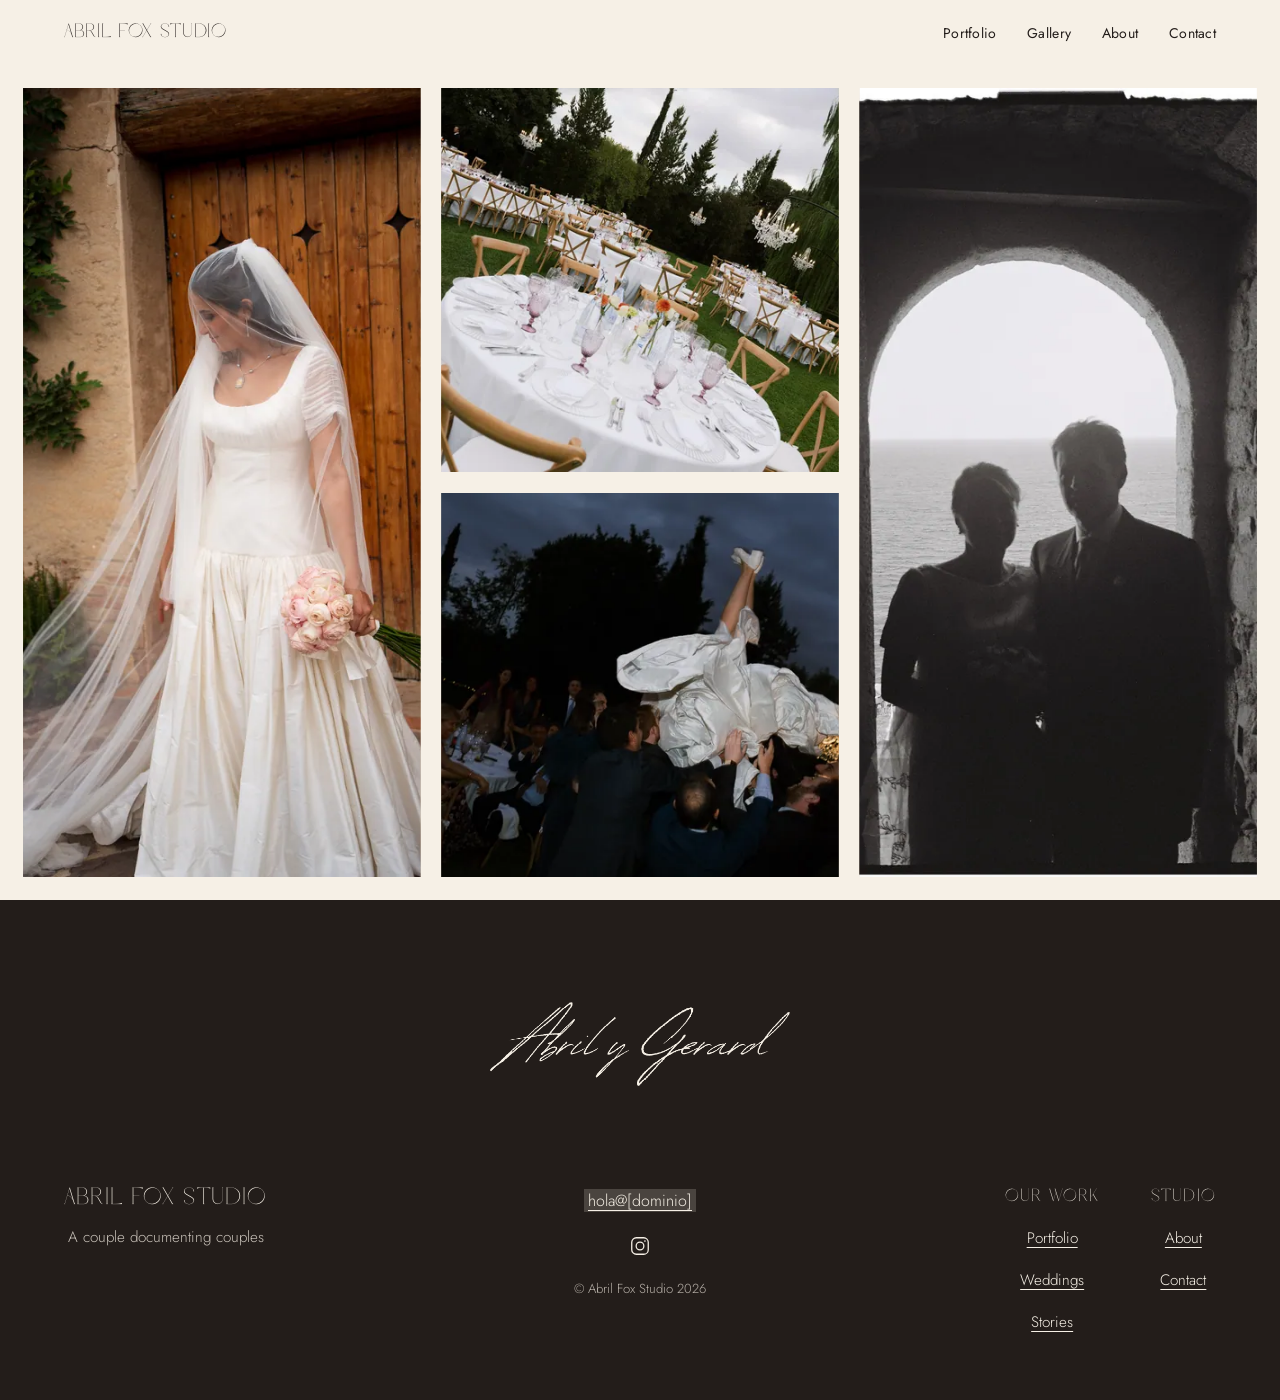
==== index.html @ 714bb8e2 "Web de Abril Fox Studio Co-Authored-By: Claude Opus 5.5 <noreply@anthropic.com> Claude-Session: http" ====
<!doctype html>
<html lang="es">
<head>
<meta charset="utf-8">
<meta name="viewport" content="width=device-width, initial-scale=1">
<title>Abril Fox Studio · Fotografía de bodas en Barcelona</title>
<meta name="description" content="Abril y Gerard, una pareja que fotografía parejas. Bodas en Barcelona y fuera, en digital y en película.">
<meta name="theme-color" content="#F6F0E6">
<link rel="preload" href="fonts/lovely-may.woff2" as="font" type="font/woff2" crossorigin>
<link rel="preload" href="fonts/jost.woff2" as="font" type="font/woff2" crossorigin>
<link rel="preload" as="image" type="image/webp" imagesrcset="img/dsc03113-640.webp 640w, img/dsc03113-1200.webp 1200w, img/dsc03113-1707.webp 1707w" imagesizes="(min-width: 900px) 67svh, 100vw">
<link rel="stylesheet" href="styles.css">
<script>document.documentElement.classList.add('js')</script>
</head>
<body class="home">
<a class="skip" href="#main">Saltar al contenido</a>
<header class="site-head" data-head>
  <a class="wordmark" href="index.html" aria-label="Abril Fox Studio, home">Abril Fox Studio</a>
  <div class="navwrap">
  <button class="menu-btn" type="button" aria-expanded="false" aria-controls="menu" data-menu-btn>Menu</button>
  <nav id="menu" class="menu" aria-label="Main">
    <ul>
      <li><a href="portfolio.html">Portfolio</a></li>
      <li class="has-sub" data-sub>
        <button class="sub-btn" type="button" aria-expanded="false" aria-controls="sub-gallery">Gallery</button>
        <ul class="sub" id="sub-gallery">
          <li><a href="gallery.html#weddings">Weddings</a></li>
          <li><a href="gallery.html#stories">Stories</a></li>
        </ul>
      </li>
      <li><a href="about.html">About</a></li>
      <li><a href="contact.html">Contact</a></li>
    </ul>
  </nav>
  </div>
</header>
<main id="main">
<section class="mosaic" aria-label="Abril Fox Studio, fotografía de bodas" data-mosaic>
  <h1 class="visually-hidden">Abril Fox Studio, fotografía de bodas en Barcelona</h1>
  <div class="mosaic__a" data-slot><figure class="ph ph--v slide is-on"><picture><source type="image/webp" srcset="img/dsc03113-640.webp 640w, img/dsc03113-1200.webp 1200w, img/dsc03113-1707.webp 1707w" sizes="(min-width: 900px) 33vw, 100vw"><img src="img/dsc03113-1200.jpg" width="1707" height="2560" alt="Novia con el velo al viento delante de una puerta de madera" fetchpriority="high"></picture></figure><figure aria-hidden="true" class="ph ph--v slide"><picture><source type="image/webp" srcset="img/sp102666-640.webp 640w, img/sp102666-1200.webp 1200w, img/sp102666-1707.webp 1707w" sizes="(min-width: 900px) 33vw, 100vw"><img src="img/sp102666-1200.jpg" width="1707" height="2560" alt="La novia sonríe junto al papel pintado de flores" loading="lazy" decoding="async"></picture></figure><figure aria-hidden="true" class="ph ph--v slide"><picture><source type="image/webp" srcset="img/dsc03008-640.webp 640w, img/dsc03008-1200.webp 1200w, img/dsc03008-1707.webp 1707w" sizes="(min-width: 900px) 33vw, 100vw"><img src="img/dsc03008-1200.jpg" width="1707" height="2560" alt="La pareja al fondo de un pasillo de cipreses" loading="lazy" decoding="async"></picture></figure><figure aria-hidden="true" class="ph ph--v slide"><picture><source type="image/webp" srcset="img/sp105795-640.webp 640w, img/sp105795-1200.webp 1200w, img/sp105795-1707.webp 1707w" sizes="(min-width: 900px) 33vw, 100vw"><img src="img/sp105795-1200.jpg" width="1707" height="2560" alt="La novia gira en la pista bajo una luz roja" loading="lazy" decoding="async"></picture></figure><figure aria-hidden="true" class="ph ph--v slide"><picture><source type="image/webp" srcset="img/dsc02863-640.webp 640w, img/dsc02863-1200.webp 1200w, img/dsc02863-1707.webp 1707w" sizes="(min-width: 900px) 33vw, 100vw"><img src="img/dsc02863-1200.jpg" width="1707" height="2560" alt="La cola del vestido extendida en el altar" loading="lazy" decoding="async"></picture></figure></div>
  <div class="mosaic__b" data-slot><figure class="ph ph--h slide is-on"><picture><source type="image/webp" srcset="img/sp104324-640.webp 640w, img/sp104324-1200.webp 1200w, img/sp104324-2000.webp 2000w" sizes="(min-width: 900px) 33vw, 100vw"><img src="img/sp104324-1200.jpg" width="2560" height="1707" alt="La mesa larga del banquete en el césped de la finca" fetchpriority="high"></picture></figure><figure aria-hidden="true" class="ph ph--h slide"><picture><source type="image/webp" srcset="img/sp104141-640.webp 640w, img/sp104141-1200.webp 1200w, img/sp104141-2000.webp 2000w" sizes="(min-width: 900px) 33vw, 100vw"><img src="img/sp104141-1200.jpg" width="2560" height="1707" alt="Foto de grupo con el velo extendido como una ola" loading="lazy" decoding="async"></picture></figure><figure aria-hidden="true" class="ph ph--h slide"><picture><source type="image/webp" srcset="img/f01-20-640.webp 640w, img/f01-20-1200.webp 1200w, img/f01-20-2000.webp 2000w" sizes="(min-width: 900px) 33vw, 100vw"><img src="img/f01-20-1200.jpg" width="3578" height="2397" alt="El velo al viento frente al mar, en película" loading="lazy" decoding="async"></picture></figure><figure aria-hidden="true" class="ph ph--h slide"><picture><source type="image/webp" srcset="img/sp102861-640.webp 640w, img/sp102861-1200.webp 1200w, img/sp102861-2000.webp 2000w" sizes="(min-width: 900px) 33vw, 100vw"><img src="img/sp102861-1200.jpg" width="2560" height="1707" alt="La novia saluda desde la ventanilla del coche" loading="lazy" decoding="async"></picture></figure><figure aria-hidden="true" class="ph ph--h slide"><picture><source type="image/webp" srcset="img/f01-18-640.webp 640w, img/f01-18-1200.webp 1200w, img/f01-18-2000.webp 2000w" sizes="(min-width: 900px) 33vw, 100vw"><img src="img/f01-18-1200.jpg" width="3578" height="2397" alt="La costa vista desde lo alto, en película" loading="lazy" decoding="async"></picture></figure></div>
  <div class="mosaic__c" data-slot><figure class="ph ph--h slide is-on"><picture><source type="image/webp" srcset="img/sp104718-640.webp 640w, img/sp104718-1200.webp 1200w, img/sp104718-2000.webp 2000w" sizes="(min-width: 900px) 33vw, 100vw"><img src="img/sp104718-1200.jpg" width="2560" height="1707" alt="Los invitados mantean a la novia de noche" loading="lazy" decoding="async"></picture></figure><figure aria-hidden="true" class="ph ph--h slide"><picture><source type="image/webp" srcset="img/sp103785-640.webp 640w, img/sp103785-1200.webp 1200w, img/sp103785-2000.webp 2000w" sizes="(min-width: 900px) 33vw, 100vw"><img src="img/sp103785-1200.jpg" width="2560" height="1707" alt="Una fuente llena de manzanas en el jardín" loading="lazy" decoding="async"></picture></figure><figure aria-hidden="true" class="ph ph--h slide"><picture><source type="image/webp" srcset="img/f01-28-640.webp 640w, img/f01-28-1200.webp 1200w, img/f01-28-2000.webp 2000w" sizes="(min-width: 900px) 33vw, 100vw"><img src="img/f01-28-1200.jpg" width="3578" height="2397" alt="La ermita blanca contra el cielo, en película" loading="lazy" decoding="async"></picture></figure><figure aria-hidden="true" class="ph ph--h slide"><picture><source type="image/webp" srcset="img/sp102555-640.webp 640w, img/sp102555-1200.webp 1200w, img/sp102555-2000.webp 2000w" sizes="(min-width: 900px) 33vw, 100vw"><img src="img/sp102555-1200.jpg" width="2560" height="1707" alt="Abrazo y carcajada en la biblioteca de casa" loading="lazy" decoding="async"></picture></figure><figure aria-hidden="true" class="ph ph--h slide"><picture><source type="image/webp" srcset="img/sp104456-640.webp 640w, img/sp104456-1200.webp 1200w, img/sp104456-2000.webp 2000w" sizes="(min-width: 900px) 33vw, 100vw"><img src="img/sp104456-1200.jpg" width="2560" height="1707" alt="Servilletas al aire durante la cena" loading="lazy" decoding="async"></picture></figure></div>
  <div class="mosaic__d" data-slot><figure class="ph ph--v slide is-on"><picture><source type="image/webp" srcset="img/f01-13-640.webp 640w, img/f01-13-1200.webp 1200w, img/f01-13-2000.webp 2000w" sizes="(min-width: 900px) 33vw, 100vw"><img src="img/f01-13-1200.jpg" width="2397" height="3578" alt="Silueta de la pareja bajo un arco frente al mar, en película" fetchpriority="high"></picture></figure><figure aria-hidden="true" class="ph ph--v slide"><picture><source type="image/webp" srcset="img/f01-27-640.webp 640w, img/f01-27-1200.webp 1200w, img/f01-27-2000.webp 2000w" sizes="(min-width: 900px) 33vw, 100vw"><img src="img/f01-27-1200.jpg" width="2397" height="3578" alt="El velo transparente frente al mar, en película" loading="lazy" decoding="async"></picture></figure><figure aria-hidden="true" class="ph ph--v slide"><picture><source type="image/webp" srcset="img/f02-12-640.webp 640w, img/f02-12-1200.webp 1200w, img/f02-12-2000.webp 2000w" sizes="(min-width: 900px) 33vw, 100vw"><img src="img/f02-12-1200.jpg" width="2397" height="3578" alt="La novia con el velo frente al mar, en color" loading="lazy" decoding="async"></picture></figure><figure aria-hidden="true" class="ph ph--v slide"><picture><source type="image/webp" srcset="img/f01-15-640.webp 640w, img/f01-15-1200.webp 1200w, img/f01-15-2000.webp 2000w" sizes="(min-width: 900px) 33vw, 100vw"><img src="img/f01-15-1200.jpg" width="2397" height="3578" alt="La novia en lo alto del arco, en película" loading="lazy" decoding="async"></picture></figure><figure aria-hidden="true" class="ph ph--v slide"><picture><source type="image/webp" srcset="img/sp103479-640.webp 640w, img/sp103479-1200.webp 1200w, img/sp103479-1707.webp 1707w" sizes="(min-width: 900px) 33vw, 100vw"><img src="img/sp103479-1200.jpg" width="1707" height="2560" alt="La novia entre invitadas con pamela naranja" loading="lazy" decoding="async"></picture></figure></div>
</section>
</main>
<footer class="foot">
  <img class="foot__firma" src="img/firma-crema.png" width="574" height="160" alt="Abril y Gerard" loading="lazy">
  <div class="foot__brand">
    <p class="foot__logo">Abril Fox Studio</p>
    <p class="foot__tag">A couple documenting couples</p>
  </div>
  <div class="foot__center">
    <a class="foot__mail" href="mailto:hola@[DOMINIO]"><mark class="todo">hola@[dominio]</mark></a>
    <a class="foot__ig" href="https://instagram.com/" rel="noopener" aria-label="Instagram"><svg viewBox="0 0 24 24" width="22" height="22" aria-hidden="true" focusable="false" fill="none" stroke="currentColor" stroke-width="1.4"><rect x="3" y="3" width="18" height="18" rx="5"/><circle cx="12" cy="12" r="4.2"/><circle cx="17.4" cy="6.6" r=".9" fill="currentColor" stroke="none"/></svg></a>
    <p class="foot__copy">© Abril Fox Studio 2026</p>
  </div>
  <nav class="foot__nav" aria-label="Pie de página">
    <div><p class="foot__h">Our work</p><ul>
      <li><a href="portfolio.html">Portfolio</a></li>
      <li><a href="gallery.html#weddings">Weddings</a></li>
      <li><a href="gallery.html#stories">Stories</a></li>
    </ul></div>
    <div><p class="foot__h">Studio</p><ul>
      <li><a href="about.html">About</a></li>
      <li><a href="contact.html">Contact</a></li>
    </ul></div>
  </nav>
</footer>
<script src="main.js" defer></script>
</body>
</html>
---- styles.css ----
/* Abril Fox Studio — estilos
   Paleta, tipografías y roles según el Manual de identidad visual 2026. */

@font-face { font-family: "Lovely May"; src: url(fonts/lovely-may.woff2) format("woff2"); font-display: swap; }
@font-face { font-family: "Jimmy Script"; src: url(fonts/jimmy.woff2) format("woff2"); font-display: swap; }
@font-face { font-family: "Afrah"; src: url(fonts/afrah-light.woff2) format("woff2"); font-weight: 300; font-display: swap; }
@font-face { font-family: "Afrah"; src: url(fonts/afrah.woff2) format("woff2"); font-weight: 400; font-display: swap; }
@font-face { font-family: "Jost"; src: url(fonts/jost.woff2) format("woff2"); font-weight: 100 900; font-display: swap;
  unicode-range: U+0000-00FF, U+0131, U+0152-0153, U+02BB-02BC, U+02C6, U+02DA, U+02DC, U+2000-206F, U+20AC, U+2122, U+2191, U+2193, U+2212, U+2215, U+FEFF, U+FFFD; }
@font-face { font-family: "Jost"; src: url(fonts/jost-ext.woff2) format("woff2"); font-weight: 100 900; font-display: swap;
  unicode-range: U+0100-02AF, U+0304, U+0308, U+0329, U+1E00-1E9F, U+1EF2-1EFF, U+2020, U+20A0-20AB, U+20AD-20C0, U+2113, U+2C60-2C7F, U+A720-A7FF; }

:root {
  --crema: #F6F0E6;
  --arena: #E3D4BE;
  --tinta: #231D1A;
  --tinta-2: rgb(35 29 26 / .72);
  --linea: rgb(35 29 26 / .22);

  --f-title: "Lovely May", "Didot", serif;
  --f-acc: "Jimmy Script", cursive;
  --f-place: "Afrah", "Didot", serif;
  --f-text: "Jost", "Futura", sans-serif;

  --m: clamp(20px, 5vw, 80px);          /* margen lateral */
  --gap: clamp(12px, 1.6vw, 24px);
  --s1: clamp(56px, 9vw, 140px);        /* aire entre secciones */
  --s2: clamp(32px, 5vw, 72px);

  --t-xl: clamp(2.6rem, 6.4vw, 6.2rem);
  --t-l: clamp(2rem, 4.2vw, 3.9rem);
  --t-m: clamp(1.35rem, 2vw, 1.75rem);
  --t-body: clamp(1rem, .95rem + .2vw, 1.125rem);
  --t-s: .875rem;

  --ease: cubic-bezier(.2, .7, .2, 1);
}

*, *::before, *::after { box-sizing: border-box; }
html { -webkit-text-size-adjust: 100%; scroll-behavior: smooth; scroll-padding-top: 72px; }
body {
  margin: 0; background: var(--crema); color: var(--tinta);
  font: 300 var(--t-body)/1.65 var(--f-text);
  font-kerning: normal; text-rendering: optimizeLegibility;
}
img { display: block; max-width: 100%; height: auto; }
picture { display: contents; }
a { color: inherit; }
h1, h2, h3, p, ul, ol, figure, blockquote { margin: 0; padding: 0; }
ul, ol { list-style: none; }
button, input, textarea, select { font: inherit; color: inherit; }

:focus-visible { outline: 1.5px solid var(--tinta); outline-offset: 4px; }
.ch--noche :focus-visible, .foot :focus-visible, .lb :focus-visible { outline-color: var(--crema); }

.skip { position: absolute; left: var(--m); top: -60px; background: var(--tinta); color: var(--crema); padding: .6em 1em; z-index: 50; text-decoration: none; }
.skip:focus { top: 12px; }
.visually-hidden { position: absolute; width: 1px; height: 1px; overflow: hidden; clip: rect(0 0 0 0); white-space: nowrap; }

/* Huecos de contenido pendiente: visibles a propósito, se borran al rellenar */
.todo { background: var(--arena); color: var(--tinta); padding: 0 .25em; font-style: normal; }
.hole { display: grid; place-items: center; background: var(--arena); border: 1px dashed var(--linea); margin: 0; }
.hole span { font-size: var(--t-s); text-align: center; color: var(--tinta-2); padding: 1em; }

/* ---------- Tipografía con roles ---------- */
.t-title {
  font: 400 var(--t-l)/1.02 var(--f-title); text-transform: uppercase; letter-spacing: .01em;
}
.acc {
  font-family: var(--f-acc); text-transform: none; letter-spacing: 0;
  font-size: 1.12em; line-height: .5; padding: 0 .06em;
}
/* Títulos: una sola letra (Lovely May), sin palabra de acento */
.t-title .acc { font: inherit; text-transform: inherit; letter-spacing: inherit; padding: 0; }
.lead { font-size: var(--t-m); line-height: 1.45; font-weight: 300; }
.link {
  text-decoration: none; background: linear-gradient(currentColor, currentColor) 0 100% / 100% 1px no-repeat;
  padding-bottom: 2px; transition: background-size .45s var(--ease);
}
.link:hover { background-size: 0 1px; background-position: 100% 100%; }

/* ---------- Cabecera ---------- */
.site-head {
  position: fixed; inset: 0 0 auto 0; z-index: 20;
  display: flex; align-items: center; justify-content: space-between; gap: 2rem;
  padding: 18px var(--m); transition: background-color .4s, border-color .4s;
  border-bottom: 1px solid transparent;
}
.site-head.is-solid { background: var(--crema); }
.wordmark { font: 400 1.05rem/1 var(--f-title); text-transform: uppercase; letter-spacing: .04em; text-decoration: none; }
.menu ul { display: flex; gap: clamp(1.2rem, 2.4vw, 2.6rem); }
.menu a { font-size: var(--t-s); font-weight: 400; letter-spacing: .02em; text-decoration: none; padding: 6px 0;
  background: linear-gradient(currentColor, currentColor) 0 100% / 0 1px no-repeat; transition: background-size .4s var(--ease); }
.menu a:hover, .menu a[aria-current] { background-size: 100% 1px; }
.menu-btn { display: none; background: none; border: 0; padding: 8px 0; font-size: var(--t-s); font-weight: 400; cursor: pointer; }

/* Submenú de Gallery */
.has-sub { position: relative; }
.menu a, .sub-btn { display: inline-block; line-height: 1.4; }
.sub-btn { background: none; border: 0; padding: 6px 0; font-family: inherit; color: inherit; cursor: pointer; font-size: var(--t-s); font-weight: 400; letter-spacing: .02em;
  background-image: linear-gradient(currentColor, currentColor); background-position: 0 100%; background-size: 0 1px; background-repeat: no-repeat; transition: background-size .4s var(--ease); }
.sub-btn:hover, .sub-btn[data-current], .has-sub.is-open .sub-btn { background-size: 100% 1px; }
.menu .sub { position: absolute; top: calc(100% + 10px); left: -16px; display: grid; gap: 0; padding: 10px 16px; background: var(--crema);
  min-width: 150px; opacity: 0; visibility: hidden; transform: translateY(-4px); transition: opacity .25s, transform .25s, visibility 0s .25s; }
.has-sub.is-open .sub { opacity: 1; visibility: visible; transform: none; transition: opacity .25s, transform .25s; }
.menu .sub a { display: block; padding: 8px 0; }

/* Fuera del inicio: en ordenador solo se ve «Menu»; al pasar por encima se despliega */
.navwrap { position: relative; }
@media (min-width: 900px) {
  body:not(.home) .menu-btn { display: block; }
  body:not(.home) .menu {
    position: absolute; top: 100%; right: -24px; padding: 14px 24px 18px; background: var(--crema); min-width: 210px;
    opacity: 0; visibility: hidden; transform: translateY(-4px);
    transition: opacity .25s, transform .25s, visibility 0s .25s;
  }
  body:not(.home) .navwrap:hover .menu, body:not(.home) .navwrap:focus-within .menu, body:not(.home) .menu.is-open {
    opacity: 1; visibility: visible; transform: none; transition: opacity .25s, transform .25s;
  }
  body:not(.home) .menu > ul { flex-direction: column; gap: 0; }
  body:not(.home) .menu li { padding: 6px 0; }
  body:not(.home) .menu a, body:not(.home) .sub-btn { display: inline-block; padding: 2px 0; }
  body:not(.home) .menu .sub { position: static; min-width: 0; padding: 0 0 4px 1rem; display: none; opacity: 1; visibility: visible; transform: none; }
  body:not(.home) .has-sub:hover .sub, body:not(.home) .has-sub.is-open .sub, body:not(.home) .has-sub:focus-within .sub { display: grid; }
}

/* En el inicio el logotipo grande ya está en la portada: el pequeño aparece al bajar */

/* ---------- Fotos ---------- */
.ph { margin: 0; position: relative; }
.ph img { width: 100%; height: auto; background: var(--arena); }
.ph figcaption { font-size: var(--t-s); color: var(--tinta-2); margin-top: .6em; }
.lb-open { display: block; width: 100%; padding: 0; border: 0; background: none; cursor: zoom-in; }

/* ---------- Portada ---------- */
.hero { display: grid; grid-template-columns: auto 1fr; min-height: 100svh; }
.slides { position: relative; height: 100svh; aspect-ratio: 2 / 3; overflow: hidden; background: var(--arena); }
.slide { position: absolute; inset: 0; opacity: 0; transition: opacity 1.2s ease; }
.slide.is-on { opacity: 1; }
.slide img { width: 100%; height: 100%; object-fit: cover; }
/* La portada es la página entera: sin desplazamiento */
.home .hero { height: 100svh; min-height: 0; }
.hero__text { align-self: end; padding: 0 var(--m) clamp(40px, 8vh, 96px) clamp(32px, 6vw, 110px); }
.hero__text > * { font-family: var(--f-title); font-weight: 400; text-transform: uppercase; }
.hero__logo { font-size: var(--t-xl); line-height: .95; letter-spacing: .005em; max-width: 7ch; }
.hero__line { font-size: clamp(1.3rem, 2.2vw, 2rem); line-height: 1.15; margin-top: clamp(20px, 3.4vh, 40px); letter-spacing: .02em; }
.hero__place { font-size: clamp(.95rem, 1.2vw, 1.15rem); line-height: 1.5; letter-spacing: .08em; margin-top: 1.4em; color: var(--tinta-2); }

/* Entrada única: la foto se descubre de abajo arriba */
@media (prefers-reduced-motion: no-preference) {
  .js .slide:first-child img { clip-path: inset(100% 0 0 0); transition: clip-path 1.4s var(--ease); }
  .js .hero__text > * { opacity: 0; transform: translateY(12px); transition: opacity .9s var(--ease), transform .9s var(--ease); }
  .js .is-in .slide:first-child img { clip-path: inset(0 0 0 0); }
  .js .is-in .hero__text > * { opacity: 1; transform: none; }
  .js .is-in .hero__text > :nth-child(1) { transition-delay: .5s; }
  .js .is-in .hero__text > :nth-child(2) { transition-delay: .7s; }
  .js .is-in .hero__text > :nth-child(3) { transition-delay: .85s; }
}

/* ---------- Retícula base ---------- */
.about, .stories, .day, .process, .words, .places__row, .journal, .contact, .sp__head, .g {
  display: grid; grid-template-columns: repeat(12, minmax(0, 1fr)); column-gap: var(--gap);
  padding-inline: var(--m);
}

/* Páginas interiores */
.pg { padding-top: 72px; }
.cta { padding: var(--s1) var(--m); display: flex; flex-wrap: wrap; align-items: end; justify-content: space-between; gap: var(--s2); border-top: 1px solid var(--linea); }
.cta .btn { display: inline-block; text-decoration: none; }

/* Sobre nosotros: texto a la izquierda, foto a la derecha; debajo, dos tiras de cinco fotos */
.about { padding-block: clamp(32px, 6vh, 72px) var(--s1); align-items: start; row-gap: var(--s1); }
.about__text { grid-column: 1 / span 6; }
.about__title { font: 400 clamp(3rem, 6vw, 5.6rem)/.98 var(--f-title); text-transform: uppercase; }
.about__sub { font: 400 clamp(1rem, 1.5vw, 1.3rem)/1.4 var(--f-title); text-transform: uppercase; letter-spacing: .06em; color: var(--tinta-2); margin-top: 1.2em; max-width: 34ch; }
.about__body { margin-top: clamp(40px, 8vh, 96px); display: grid; gap: 1.3em; max-width: 60ch; font-size: clamp(1.05rem, 1rem + .25vw, 1.2rem); line-height: 1.8; }
.firma { width: min(240px, 60%); margin-top: 2.4em; }
.about__photo { grid-column: 7 / -1; position: sticky; top: 96px; }
.about__photo img { width: 100%; height: auto; }
.strips { grid-column: 1 / -1; display: grid; gap: clamp(12px, 1.6vw, 24px); }
.strip { display: grid; grid-template-columns: repeat(5, minmax(0, 1fr)); gap: clamp(12px, 1.6vw, 24px); }
.strip .ph { aspect-ratio: 2 / 3; overflow: hidden; }
.strip img { width: 100%; height: 100%; object-fit: cover; }

/* Gallery: una pared de bodas, tres por fila, mucho aire */
.stories { padding-block: clamp(56px, 12vh, 160px) var(--s1); }
.wall { grid-column: 1 / -1; display: grid; grid-template-columns: repeat(3, minmax(0, 1fr)); gap: clamp(56px, 8vw, 120px) clamp(24px, 5.5vw, 96px); align-items: start; }
.wall a { display: block; text-decoration: none; }
.wall .ph { overflow: hidden; aspect-ratio: 2 / 3; }
.wall .ph img { height: 100%; object-fit: cover; transition: transform 1.2s var(--ease), opacity .6s; }
.wall a:hover img { transform: scale(1.02); }
.wall__place { display: block; font: 300 clamp(1.05rem, 1.4vw, 1.3rem)/1.3 var(--f-place); margin-top: 1em; }
.wall__names { display: block; font: 400 .8rem/1.3 var(--f-title); text-transform: uppercase; letter-spacing: .08em; color: var(--tinta-2); margin-top: .5em; }
.wall a:focus-visible { outline-offset: 8px; }
@media (max-width: 899px) { .wall { grid-template-columns: repeat(2, minmax(0, 1fr)); } }
@media (max-width: 599px) { .wall { grid-template-columns: minmax(0, 1fr); } }

/* Gallery dividida: Weddings y Stories */
.gal { grid-column: 1 / -1; }
.gal + .gal { margin-top: var(--s1); }
.gal__t { font: 400 clamp(2.2rem, 4vw, 3.8rem)/1 var(--f-title); text-transform: uppercase; margin-bottom: clamp(32px, 5vw, 64px); }
.stories { padding-top: clamp(40px, 8vh, 96px); }

/* Portfolio: muro de fotos sin texto */
.pf { padding: clamp(24px, 5vh, 56px) clamp(16px, 1.8vw, 28px) var(--s1); }
.pf__grid { columns: 3; column-gap: clamp(12px, 1.6vw, 24px); }
.pf__grid .ph { break-inside: avoid; margin-bottom: clamp(12px, 1.6vw, 24px); }
@media (max-width: 899px) { .pf__grid { columns: 2; } }
@media (max-width: 599px) { .pf__grid { columns: 1; } }

/* Historia (cabecera de nombre en cada boda) */
.story__name { display: block; font: 400 var(--t-m)/1.1 var(--f-title); text-transform: uppercase; margin-top: .9em; }
.story__place { display: block; font: 300 1.1rem/1.2 var(--f-place); color: var(--tinta-2); margin-top: .35em; }

/* Un día entero */
.day { padding-block: var(--s1); row-gap: var(--s1); }
.day__head { grid-column: 1 / span 7; }
.day__head p { margin-top: 1em; color: var(--tinta-2); max-width: 40ch; }
.ch { grid-column: 1 / -1; display: grid; grid-template-columns: subgrid; align-items: start; position: relative; }
.ch__label { grid-column: 1 / -1; font: 400 clamp(2.6rem, 5.2vw, 4.8rem)/1 var(--f-acc); margin-bottom: .35em; }
.ch--casa .ch__a { grid-column: 2 / span 5; }
.ch--casa .ch__b { grid-column: 8 / span 3; margin-top: 30%; }
.ch--si .ch__a { grid-column: 4 / span 6; }
.ch--si .ch__b { grid-column: 11 / span 2; align-self: end; }
.ch--calle .ch__label { grid-column: 1 / -1; }
.ch--calle .pair { grid-column: 1 / -1; margin-inline: calc(var(--m) * -1); display: grid; grid-template-columns: 1fr 1fr; gap: 4px; }
.ch--jardin .ch__a { grid-column: 8 / span 4; margin-bottom: var(--s1); }
.ch--jardin .ch__label { grid-column: 2 / span 5; align-self: end; }
.ch--jardin { grid-template-rows: auto auto; }
.ch--jardin .ch__label { grid-row: 1; }
.ch--jardin .ch__a { grid-row: 1; }
.ch__wide { grid-column: 1 / -1; grid-row: 2; margin-inline: calc(var(--m) * -1); }
.ch--noche {
  margin-inline: calc(var(--m) * -1); padding: var(--s1) var(--m); background: var(--tinta); color: var(--crema);
  grid-template-columns: repeat(12, minmax(0, 1fr)); column-gap: var(--gap); row-gap: var(--s2);
}
.ch--noche .ch__a { grid-column: 2 / span 4; }
.ch--noche .ch__b { grid-column: 7 / span 6; align-self: end; }
.ch--noche .ph img { background: #3a322e; }
.ch__end { grid-column: 2 / -1; font-size: var(--t-body); }
.ch__end .link { font-weight: 400; }

/* Cómo trabajamos */
.process { padding-block: var(--s1); align-items: start; }
.process__img { grid-column: 1 / span 5; position: sticky; top: 96px; }
.process__body { grid-column: 7 / span 6; }
.steps { margin-top: var(--s2); counter-reset: s; }
.steps li { display: grid; grid-template-columns: 4.5rem 1fr; column-gap: 1rem; padding-block: 1.6rem; border-top: 1px solid var(--linea); }
.steps li:last-child { border-bottom: 1px solid var(--linea); }
.steps__n { grid-row: span 2; font: 400 2.2rem/1 var(--f-title); }
.steps h3 { font: 400 var(--t-m)/1.2 var(--f-title); text-transform: uppercase; }
.steps p { margin-top: .4em; color: var(--tinta-2); max-width: 48ch; }

/* Opiniones */
.words { padding-block: var(--s1); align-items: center; }
.words__img { grid-column: 1 / span 6; }
.words__body { grid-column: 8 / span 5; }
.words blockquote p { font-size: var(--t-m); line-height: 1.5; }
.words blockquote footer { margin-top: 1.6em; }
.words blockquote footer .story__name { font-size: 1.1rem; }

/* Destinos: el bucle */
.places { padding-block: var(--s1) 0; overflow: hidden; }
.loop { overflow: hidden; border-block: 1px solid var(--linea); padding-block: clamp(10px, 2vw, 28px); }
.loop__track { display: flex; align-items: center; gap: clamp(20px, 3vw, 48px); width: max-content;
  font: 300 clamp(3.4rem, 11vw, 10rem)/1 var(--f-place); white-space: nowrap; }
.loop__track li { flex: none; }
.loop__track .todo-li { color: var(--tinta-2); }
.stroke { width: clamp(60px, 9vw, 140px); height: auto; fill: none; stroke: var(--tinta); stroke-width: 1.6; stroke-linecap: round; }
@media (prefers-reduced-motion: no-preference) {
  .loop.is-running .loop__track { animation: loop var(--loop-t, 40s) linear infinite; }
  .loop:hover .loop__track, .loop:focus-within .loop__track { animation-play-state: paused; }
}
@keyframes loop { to { transform: translateX(calc(-1 * var(--loop-w, 50%))); } }
.places__row { padding-block: var(--s1); align-items: end; }
.places__img { grid-column: 1 / span 7; }
.places__text { grid-column: 9 / span 4; display: grid; gap: 1em; }

/* Diario */
.journal { padding-block: 0 var(--s1); align-items: start; }
.journal > .t-title { grid-column: 1 / -1; margin-bottom: var(--s2); }
.journal__list { grid-column: 1 / -1; display: grid; grid-template-columns: subgrid; }
.journal__list li:nth-child(1) { grid-column: 2 / span 3; }
.journal__list li:nth-child(2) { grid-column: 7 / span 5; margin-top: 12%; }
.journal h3 { font: 400 var(--t-m)/1.2 var(--f-text); margin-top: .9em; }
.journal__date { font-size: var(--t-s); color: var(--tinta-2); margin-top: .3em; }

/* Contacto: foto horizontal a sangre arriba; texto y formulario debajo */
.contact { padding-block: 0 var(--s1); align-items: start; row-gap: var(--s2); }
.contact { padding-top: clamp(32px, 6vh, 72px); }
.contact__head { grid-column: 1 / span 6; }
.contact__photo { grid-column: 7 / -1; position: relative; aspect-ratio: 3 / 2; overflow: hidden; background: var(--arena); }
.contact__photo .ph { position: absolute; inset: 0; opacity: 0; transition: opacity 1.2s ease; }
.contact__photo .ph.is-on { opacity: 1; }
.contact__photo img { width: 100%; height: 100%; object-fit: cover; }
.contact__formt { grid-column: 1 / -1; justify-self: center; width: min(100%, 760px); margin-top: var(--s1);
  font: 400 clamp(1.8rem, 3vw, 2.6rem)/1 var(--f-title); text-transform: uppercase; }
.contact__body { grid-column: 1 / -1; width: min(100%, 760px); margin-inline: auto; }
.firma--s { width: 150px; margin-top: 2em; }
.contact__title { font: 400 clamp(2.6rem, 4.6vw, 4.6rem)/1 var(--f-title); text-transform: uppercase; }
.contact__travel { font: 300 clamp(1.6rem, 2.6vw, 2.4rem)/1.1 var(--f-place); margin-top: .7em; }
.contact__intro { margin-top: 1.4em; max-width: 56ch; font-size: clamp(1.02rem, 1rem + .2vw, 1.15rem); line-height: 1.7; }
.form { display: grid; grid-template-columns: 1fr 1fr; column-gap: clamp(16px, 2.4vw, 36px); row-gap: 1.8rem; }
.form__req { grid-column: 1 / -1; font-size: var(--t-s); color: var(--tinta-2); }
.field { grid-column: 1 / -1; display: grid; gap: .4rem; align-content: start; position: relative; }
.field--half { grid-column: span 1; }
.field label { font-size: var(--t-s); font-weight: 400; }
.req { color: var(--tinta); }
.field input, .field textarea, .field select {
  width: 100%; background: transparent; border: 1px solid var(--linea); border-radius: 0;
  padding: .85rem .9rem; font-size: 1rem; font-weight: 300; transition: border-color .3s;
  min-height: 48px;
}
.field select { appearance: none; cursor: pointer;
  background-image: linear-gradient(45deg, transparent 50%, var(--tinta) 50%), linear-gradient(135deg, var(--tinta) 50%, transparent 50%);
  background-position: calc(100% - 20px) 52%, calc(100% - 15px) 52%; background-size: 5px 5px; background-repeat: no-repeat; padding-right: 2.4rem; }
.field textarea { resize: vertical; min-height: 9rem; line-height: 1.6; }
.field input::placeholder, .field textarea::placeholder { color: var(--tinta-2); }
.field input:hover, .field textarea:hover, .field select:hover { border-color: rgb(35 29 26 / .5); }
.field input:focus, .field textarea:focus, .field select:focus { outline: none; border-color: var(--tinta); box-shadow: inset 0 0 0 1px var(--tinta); }
.field [aria-invalid="true"] { border-color: var(--tinta); border-style: dashed; }
.field .err { font-size: var(--t-s); font-weight: 400; }
.field__count { justify-self: end; font-size: .75rem; color: var(--tinta-2); }
.form__status { grid-column: 1 / -1; font-size: var(--t-s); }
.form__status:empty { display: none; }
.btn {
  grid-column: 1 / -1; justify-self: start; cursor: pointer;
  background: var(--tinta); color: var(--crema); border: 1px solid var(--tinta); border-radius: 0;
  padding: 1rem 2.6rem; min-height: 48px; font-size: var(--t-s); font-weight: 400; letter-spacing: .06em;
  transition: background-color .3s, color .3s;
}
.btn:hover { background: transparent; color: var(--tinta); }
.btn[disabled] { opacity: .6; cursor: progress; }
.contact__ig { margin-top: 1.2em; }
.contact .todo { background: var(--arena); }

/* Pie */
.foot { background: var(--tinta); color: var(--crema); padding: clamp(56px, 8vw, 104px) var(--m) clamp(40px, 5vw, 64px);
  display: grid; grid-template-columns: 1fr auto 1fr; gap: var(--s2); align-items: start; text-align: center; }
.foot a { color: inherit; }
.foot__brand { justify-self: start; }
.foot__logo { font: 400 clamp(1.2rem, 1.6vw, 1.5rem)/1.1 var(--f-title); text-transform: uppercase; letter-spacing: .06em; }
.foot__tag { margin-top: .9em; font-size: .95rem; color: rgb(246 240 230 / .78); }
.foot__center { display: grid; justify-items: center; gap: .9rem; }
.foot__firma { grid-column: 1 / -1; justify-self: center; width: min(300px, 64vw); margin-bottom: clamp(16px, 3vw, 40px); }
.foot__mail { font-size: 1rem; text-decoration: underline; text-underline-offset: 4px; text-decoration-thickness: 1px; }
.foot__ig { display: inline-flex; padding: 6px; }
.foot__ig:hover { opacity: .7; }
.foot__copy { font-size: .82rem; color: rgb(246 240 230 / .7); }
.foot__nav { justify-self: end; display: flex; gap: clamp(32px, 4vw, 64px); }
.foot__h { font: 400 .95rem/1.2 var(--f-title); text-transform: uppercase; letter-spacing: .08em; margin-bottom: 1.1em; }
.foot__nav ul { display: grid; gap: .7em; }
.foot__nav a { font-size: .95rem; text-decoration: underline; text-underline-offset: 4px; text-decoration-thickness: 1px; }
.foot__nav a:hover, .foot__mail:hover { text-decoration-thickness: 2px; }
.foot .todo { background: rgb(246 240 230 / .18); color: var(--crema); }

/* ---------- Página de historia ---------- */
.sp { padding-top: clamp(96px, 12vh, 140px); }
.sp__head { padding-block: var(--s2) var(--s1); }
.sp__head > * { grid-column: 1 / span 8; }
.sp__back { font-size: var(--t-s); font-weight: 400; margin-bottom: var(--s2); }
.sp__names { font-size: var(--t-xl); }
.sp__place { font: 300 var(--t-m)/1 var(--f-place); color: var(--tinta-2); margin-top: .6em; }
.sp__intro { grid-column: 1 / span 6; margin-top: var(--s2); font-size: var(--t-m); line-height: 1.5; }
.g { row-gap: var(--gap); margin-bottom: var(--s2); align-items: start; }
.g:has(> .ch__label) { margin-top: var(--s1); }
.g > .ch__label { grid-column: 1 / -1; }
.g--pair > .ph:nth-of-type(1) { grid-column: 1 / span 6; }
.g--pair > .ph:nth-of-type(2) { grid-column: 7 / span 6; }
.g--three > .ph:nth-of-type(1) { grid-column: 1 / span 4; }
.g--three > .ph:nth-of-type(2) { grid-column: 5 / span 4; margin-top: 12%; }
.g--three > .ph:nth-of-type(3) { grid-column: 9 / span 4; }
.g--full > .ph { grid-column: 1 / -1; margin-inline: calc(var(--m) * -1); }
.g--single > .ph { grid-column: 4 / span 6; }
.g--offset > .ph:nth-of-type(1) { grid-column: 2 / span 4; align-self: end; }
.g--offset > .ph:nth-of-type(2) { grid-column: 7 / span 6; }
.sp--film .ph img { background: transparent; }
.sp__next { padding: var(--s1) var(--m); border-top: 1px solid var(--linea); }
.sp__next p { font-size: var(--t-s); color: var(--tinta-2); margin-bottom: .6em; }
.sp__next a { text-decoration: none; }
.sp__next a:hover { text-decoration: underline; text-decoration-thickness: 1px; text-underline-offset: .12em; }

/* Visor */
.lb { width: 100vw; height: 100dvh; max-width: none; max-height: none; margin: 0; padding: 0; border: 0;
  background: var(--tinta); color: var(--crema); }
.lb[open] { display: grid; place-items: center; }
.lb::backdrop { background: var(--tinta); }
.lb img { max-width: calc(100vw - 2 * var(--m)); max-height: calc(100dvh - 140px); width: auto; height: auto; }
@media (prefers-reduced-motion: no-preference) {
  .lb[open] img { animation: fade .35s var(--ease); }
}
@keyframes fade { from { opacity: 0; } }
.lb__btn, .lb__close { position: absolute; background: none; border: 0; color: var(--crema); font-size: var(--t-s); font-weight: 400; padding: 12px; cursor: pointer; }
.lb__close { top: 12px; right: calc(var(--m) - 12px); }
.lb__prev { bottom: 18px; left: calc(var(--m) - 12px); }
.lb__next { bottom: 18px; right: calc(var(--m) - 12px); }
.lb__count { position: absolute; bottom: 30px; left: 50%; transform: translateX(-50%); font-size: var(--t-s); }
.lb__btn:hover, .lb__close:hover { text-decoration: underline; text-underline-offset: 4px; }

/* ---------- Tablet ---------- */
@media (max-width: 1100px) {
  .process__img { grid-column: 1 / span 5; }
  .process__body { grid-column: 7 / span 6; }
}

/* ---------- Móvil ---------- */
@media (max-width: 899px) {
  :root { --gap: 12px; }
  .site-head { background: var(--crema); padding-block: 14px; }
  .js .home .wordmark { opacity: 1; visibility: visible; }
  .menu-btn { display: block; }
  .menu { position: fixed; inset: 57px 0 auto 0; background: var(--crema);
    padding: 12px var(--m) 28px; display: none; }
  .menu.is-open { display: block; }
  .menu ul { flex-direction: column; gap: 0; }
  .menu a, .sub-btn { display: block; font: 400 1.6rem/1 var(--f-title); text-transform: uppercase; padding: 14px 0; background: none; }
  .menu .sub { position: static; opacity: 1; visibility: visible; transform: none; padding: 0 0 6px 1.2rem; min-width: 0; }
  .menu .sub a { font-size: 1.15rem; padding: 10px 0; }

  .hero { grid-template-columns: 1fr; padding-top: 57px; min-height: 0; }
  .slides { height: auto; width: 100%; aspect-ratio: 2 / 3; }
  .home .hero { grid-template-rows: minmax(0, 1fr) auto; padding-top: 57px; }
  .home .slides { height: 100%; aspect-ratio: auto; }
  .home .hero__text { padding: 20px var(--m) 24px; }
  .home .hero__logo { font-size: clamp(2.2rem, 11vw, 3.2rem); }
  .home .hero__line { margin-top: 12px; }
  .home .hero__place { margin-top: .8em; }
  .hero__text { padding: 32px var(--m) 8px; }
  .hero__logo { max-width: none; }

  .about__text,
  .day__head, .process__img, .process__body, .words__img, .words__body,
  .places__img, .places__text, .sp__head > *, .sp__intro { grid-column: 1 / -1; }
  .about__text, .contact__head { grid-column: 1 / -1; position: static; }
  .about__photo { grid-column: 1 / -1; grid-row: 1; position: static; }
  .strip { grid-template-columns: repeat(2, minmax(0, 1fr)); }
  .strip .ph:last-child { grid-column: 1 / -1; aspect-ratio: 3 / 2; }

  .ch--casa .ch__a { grid-column: 1 / span 8; }
  .ch--casa .ch__b { grid-column: 6 / span 7; margin-top: -20%; }
  .ch--si .ch__a { grid-column: 1 / -1; }
  .ch--si .ch__b { grid-column: 7 / span 6; margin-top: var(--gap); }
  .ch--jardin .ch__label { grid-column: 1 / span 6; }
  .ch--jardin .ch__a { grid-column: 6 / span 7; margin-bottom: var(--s2); }
  .ch--noche .ch__a { grid-column: 1 / span 8; }
  .ch--noche .ch__b { grid-column: 1 / -1; }
  .ch__end { grid-column: 1 / -1; }

  .process__img { position: static; margin-bottom: var(--s2); }
  .steps li { grid-template-columns: 3rem 1fr; }
  .steps__n { font-size: 1.6rem; }
  .words__img { margin-bottom: var(--s2); }
  .places__text { margin-top: var(--s2); }
  .journal__list li:nth-child(1) { grid-column: 1 / span 7; }
  .journal__list li:nth-child(2) { grid-column: 1 / -1; margin-top: var(--s2); }
  .contact__body { grid-column: 1 / -1; }
  .contact__photo { grid-column: 1 / -1; grid-row: 1; }
  .form { grid-template-columns: 1fr; }
  .field--half { grid-column: 1 / -1; }
  .foot { grid-template-columns: 1fr; text-align: center; }
  .foot__brand, .foot__nav { justify-self: center; }

  .sp { padding-top: 80px; }
  .pg { padding-top: 57px; }
  .g--pair > .ph:nth-of-type(1) { grid-column: 1 / span 6; }
  .g--pair > .ph:nth-of-type(2) { grid-column: 7 / span 6; }
  .g--three > .ph:nth-of-type(1) { grid-column: 1 / span 7; }
  .g--three > .ph:nth-of-type(2) { grid-column: 6 / span 7; margin-top: -10%; }
  .g--three > .ph:nth-of-type(3) { grid-column: 1 / span 8; }
  .g--single > .ph { grid-column: 1 / -1; }
  .g--offset > .ph:nth-of-type(1) { grid-column: 1 / span 6; }
  .g--offset > .ph:nth-of-type(2) { grid-column: 4 / span 9; }
  .lb__count { bottom: 30px; }
}

@media (prefers-reduced-motion: reduce) {
  html { scroll-behavior: auto; }
  *, *::before, *::after { transition-duration: .01ms !important; animation-duration: .01ms !important; }
  .loop__track { flex-wrap: wrap; white-space: normal; width: auto; }
}

/* Inicio: mosaico de cuatro huecos; cada hueco cambia de foto cada 5 s */
.mosaic {
  height: 100svh; padding: 88px clamp(16px, 1.8vw, 28px) clamp(16px, 1.8vw, 28px);
  display: grid; grid-template-columns: repeat(3, minmax(0, 1fr)); grid-template-rows: repeat(2, minmax(0, 1fr));
  gap: clamp(12px, 1.6vw, 24px);
}
[data-slot] { position: relative; min-height: 0; overflow: hidden; background: var(--arena); }
[data-slot] .ph { position: absolute; inset: 0; opacity: 0; transition: opacity 1.2s ease; }
[data-slot] .ph.is-on { opacity: 1; }
[data-slot] img { width: 100%; height: 100%; object-fit: cover; }
.mosaic__a { grid-column: 1; grid-row: 1 / span 2; }
.mosaic__b { grid-column: 2; grid-row: 1; }
.mosaic__c { grid-column: 2; grid-row: 2; }
.mosaic__d { grid-column: 3; grid-row: 1 / span 2; }
@media (prefers-reduced-motion: no-preference) {
  .js .mosaic [data-slot] { opacity: 0; transition: opacity 1.2s var(--ease); }
  .js .mosaic.is-in [data-slot] { opacity: 1; }
  .js .mosaic.is-in .mosaic__b { transition-delay: .15s; }
  .js .mosaic.is-in .mosaic__c { transition-delay: .3s; }
  .js .mosaic.is-in .mosaic__d { transition-delay: .45s; }
}
@media (max-width: 899px) {
  body.home { height: auto; overflow: visible; }
  .mosaic { height: auto; padding-top: 72px; grid-template-columns: 1fr 1fr; grid-template-rows: auto; }
  .mosaic__a, .mosaic__d { grid-column: 1 / -1; grid-row: auto; aspect-ratio: 2 / 3; }
  .mosaic__b, .mosaic__c { grid-column: auto; grid-row: auto; aspect-ratio: 3 / 2; }
}
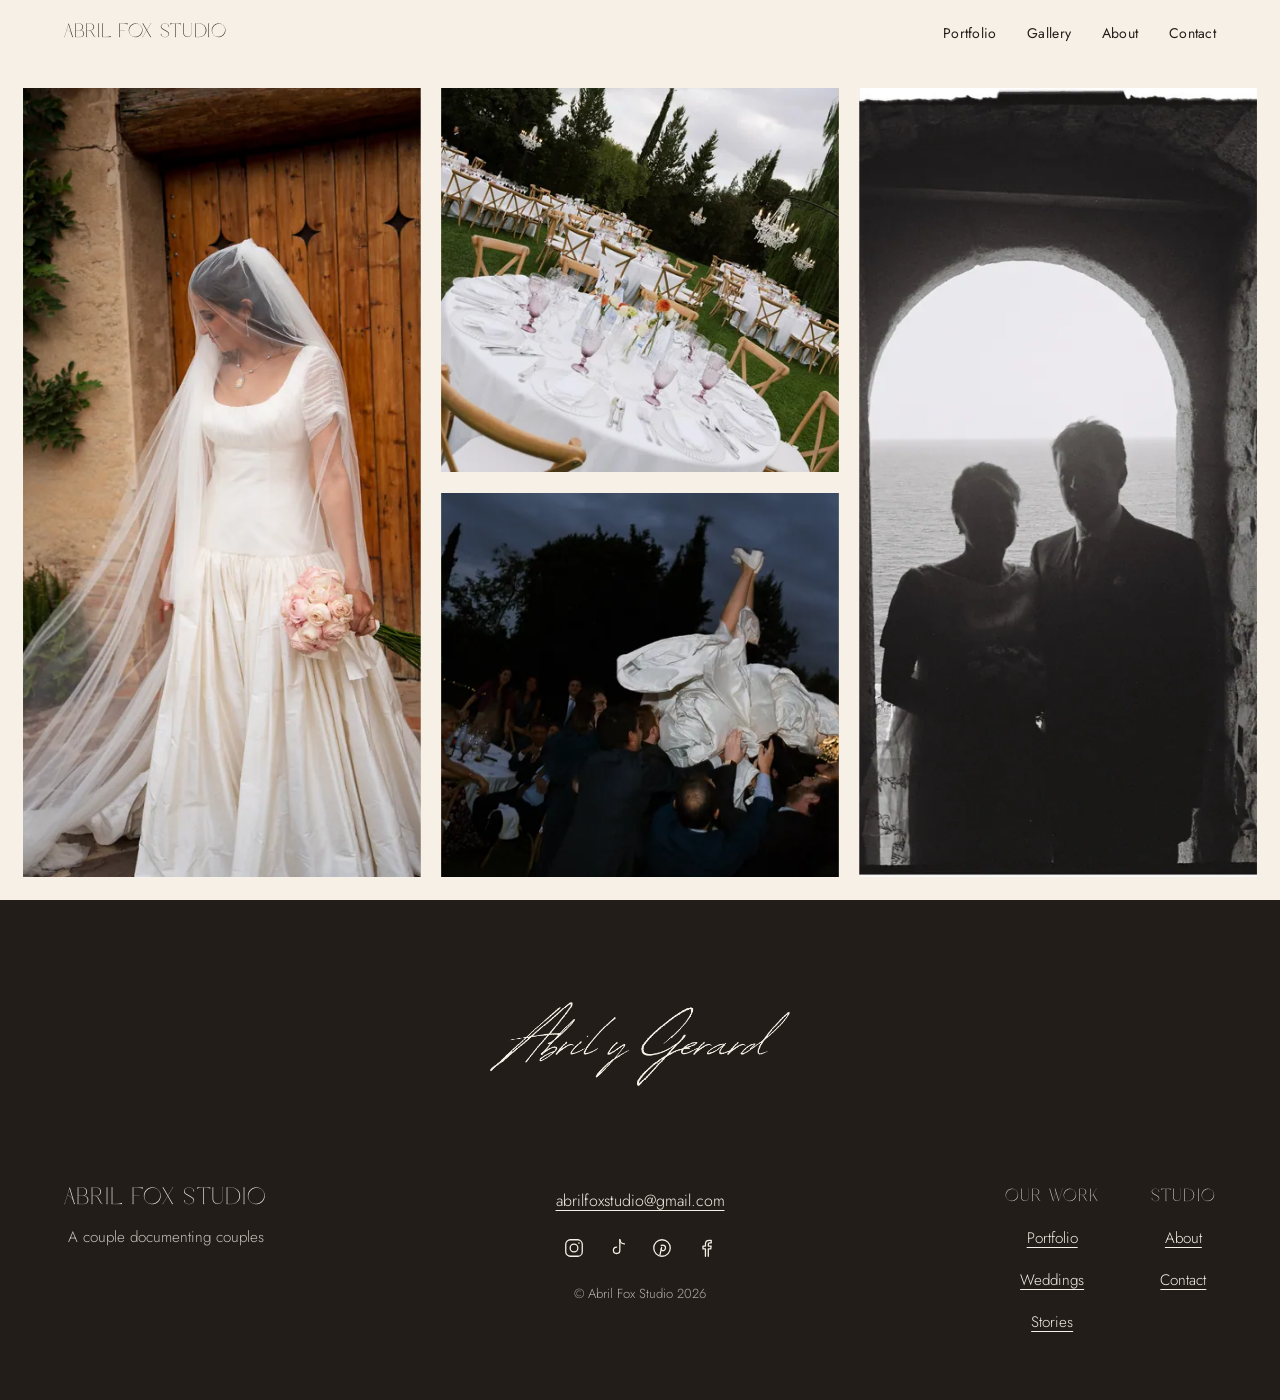
==== commit d597d76d: "Gallery más compacta, About con texto y firma, email y redes sociales Co-Authored-By: Claude Opus 5." ====
--- a/index.html
+++ b/index.html
@@ -50,8 +50,13 @@
     <p class="foot__tag">A couple documenting couples</p>
   </div>
   <div class="foot__center">
-    <a class="foot__mail" href="mailto:hola@[DOMINIO]"><mark class="todo">hola@[dominio]</mark></a>
-    <a class="foot__ig" href="https://instagram.com/" rel="noopener" aria-label="Instagram"><svg viewBox="0 0 24 24" width="22" height="22" aria-hidden="true" focusable="false" fill="none" stroke="currentColor" stroke-width="1.4"><rect x="3" y="3" width="18" height="18" rx="5"/><circle cx="12" cy="12" r="4.2"/><circle cx="17.4" cy="6.6" r=".9" fill="currentColor" stroke="none"/></svg></a>
+    <a class="foot__mail" href="mailto:abrilfoxstudio@gmail.com">abrilfoxstudio@gmail.com</a>
+    <ul class="foot__social">
+      <li><a href="https://www.instagram.com/abrilfoxstudio/" rel="noopener" aria-label="Instagram, @abrilfoxstudio"><svg viewBox="0 0 24 24" width="22" height="22" aria-hidden="true" focusable="false" fill="none" stroke="currentColor" stroke-width="1.4"><rect x="3" y="3" width="18" height="18" rx="5"/><circle cx="12" cy="12" r="4.2"/><circle cx="17.4" cy="6.6" r=".9" fill="currentColor" stroke="none"/></svg></a></li>
+      <li><a href="https://www.tiktok.com/@abril.fox.studio" rel="noopener" aria-label="TikTok, @abril.fox.studio"><svg viewBox="0 0 24 24" width="22" height="22" aria-hidden="true" focusable="false" fill="none" stroke="currentColor" stroke-width="1.4" stroke-linecap="round" stroke-linejoin="round"><path d="M14 3v11.5a3.5 3.5 0 1 1-3.5-3.5"/><path d="M14 3c.4 2.6 2.2 4.4 5 4.6"/></svg></a></li>
+      <li><a href="https://www.pinterest.com/" rel="noopener" aria-label="Pinterest"><svg viewBox="0 0 24 24" width="22" height="22" aria-hidden="true" focusable="false" fill="none" stroke="currentColor" stroke-width="1.4" stroke-linecap="round" stroke-linejoin="round"><circle cx="12" cy="12" r="9"/><path d="M11.2 9.2c2.6-1 5 .5 4.6 3-.3 2-2 3-3.4 2.6-1-.3-1.4-1.2-1.2-2.1"/><path d="M11.6 11.2 9.8 19.5"/></svg></a></li>
+      <li><a href="https://www.facebook.com/" rel="noopener" aria-label="Facebook"><svg viewBox="0 0 24 24" width="22" height="22" aria-hidden="true" focusable="false" fill="none" stroke="currentColor" stroke-width="1.4" stroke-linecap="round" stroke-linejoin="round"><path d="M14.5 21v-8h2.7l.4-3.1h-3.1V8c0-.9.3-1.5 1.6-1.5h1.6V3.7A20 20 0 0 0 15.4 3.6c-2.4 0-4 1.5-4 4.1v2.2H8.7V13h2.7v8"/></svg></a></li>
+    </ul>
     <p class="foot__copy">© Abril Fox Studio 2026</p>
   </div>
   <nav class="foot__nav" aria-label="Pie de página">
--- a/styles.css
+++ b/styles.css
@@ -171,11 +171,14 @@
 /* Sobre nosotros: texto a la izquierda, foto a la derecha; debajo, dos tiras de cinco fotos */
 .about { padding-block: clamp(32px, 6vh, 72px) var(--s1); align-items: start; row-gap: var(--s1); }
 .about__text { grid-column: 1 / span 6; }
-.about__title { font: 400 clamp(3rem, 6vw, 5.6rem)/.98 var(--f-title); text-transform: uppercase; }
+.about__title { font: 400 clamp(2rem, 3.4vw, 3.2rem)/1 var(--f-title); text-transform: uppercase; }
 .about__sub { font: 400 clamp(1rem, 1.5vw, 1.3rem)/1.4 var(--f-title); text-transform: uppercase; letter-spacing: .06em; color: var(--tinta-2); margin-top: 1.2em; max-width: 34ch; }
 .about__body { margin-top: clamp(40px, 8vh, 96px); display: grid; gap: 1.3em; max-width: 60ch; font-size: clamp(1.05rem, 1rem + .25vw, 1.2rem); line-height: 1.8; }
 .firma { width: min(240px, 60%); margin-top: 2.4em; }
-.about__photo { grid-column: 7 / -1; position: sticky; top: 96px; }
+.about__text { display: flex; flex-direction: column; }
+.about__body { width: 100%; }
+.about .firma { align-self: flex-end; }
+.about__photo { grid-column: 7 / -1; }
 .about__photo img { width: 100%; height: auto; }
 .strips { grid-column: 1 / -1; display: grid; gap: clamp(12px, 1.6vw, 24px); }
 .strip { display: grid; grid-template-columns: repeat(5, minmax(0, 1fr)); gap: clamp(12px, 1.6vw, 24px); }
@@ -187,6 +190,10 @@
 .wall { grid-column: 1 / -1; display: grid; grid-template-columns: repeat(3, minmax(0, 1fr)); gap: clamp(56px, 8vw, 120px) clamp(24px, 5.5vw, 96px); align-items: start; }
 .wall a { display: block; text-decoration: none; }
 .wall .ph { overflow: hidden; aspect-ratio: 2 / 3; }
+/* En ordenador, la foto, el lugar y los nombres caben en la primera pantalla */
+@media (min-width: 900px) {
+  .wall { grid-template-columns: repeat(3, minmax(0, calc((100svh - 340px) * 2 / 3))); justify-content: space-between; }
+}
 .wall .ph img { height: 100%; object-fit: cover; transition: transform 1.2s var(--ease), opacity .6s; }
 .wall a:hover img { transform: scale(1.02); }
 .wall__place { display: block; font: 300 clamp(1.05rem, 1.4vw, 1.3rem)/1.3 var(--f-place); margin-top: 1em; }
@@ -198,8 +205,8 @@
 /* Gallery dividida: Weddings y Stories */
 .gal { grid-column: 1 / -1; }
 .gal + .gal { margin-top: var(--s1); }
-.gal__t { font: 400 clamp(2.2rem, 4vw, 3.8rem)/1 var(--f-title); text-transform: uppercase; margin-bottom: clamp(32px, 5vw, 64px); }
-.stories { padding-top: clamp(40px, 8vh, 96px); }
+.gal__t { font: 400 clamp(1.8rem, 3vw, 2.8rem)/1 var(--f-title); text-transform: uppercase; margin-bottom: clamp(20px, 3vh, 36px); }
+.stories { padding-top: clamp(20px, 4vh, 40px); }
 
 /* Portfolio: muro de fotos sin texto */
 .pf { padding: clamp(24px, 5vh, 56px) clamp(16px, 1.8vw, 28px) var(--s1); }
@@ -344,8 +351,9 @@
 .foot__center { display: grid; justify-items: center; gap: .9rem; }
 .foot__firma { grid-column: 1 / -1; justify-self: center; width: min(300px, 64vw); margin-bottom: clamp(16px, 3vw, 40px); }
 .foot__mail { font-size: 1rem; text-decoration: underline; text-underline-offset: 4px; text-decoration-thickness: 1px; }
-.foot__ig { display: inline-flex; padding: 6px; }
-.foot__ig:hover { opacity: .7; }
+.foot__social { display: flex; gap: 6px; }
+.foot__social a { display: inline-flex; padding: 8px; }
+.foot__social a:hover { opacity: .7; }
 .foot__copy { font-size: .82rem; color: rgb(246 240 230 / .7); }
 .foot__nav { justify-self: end; display: flex; gap: clamp(32px, 4vw, 64px); }
 .foot__h { font: 400 .95rem/1.2 var(--f-title); text-transform: uppercase; letter-spacing: .08em; margin-bottom: 1.1em; }
